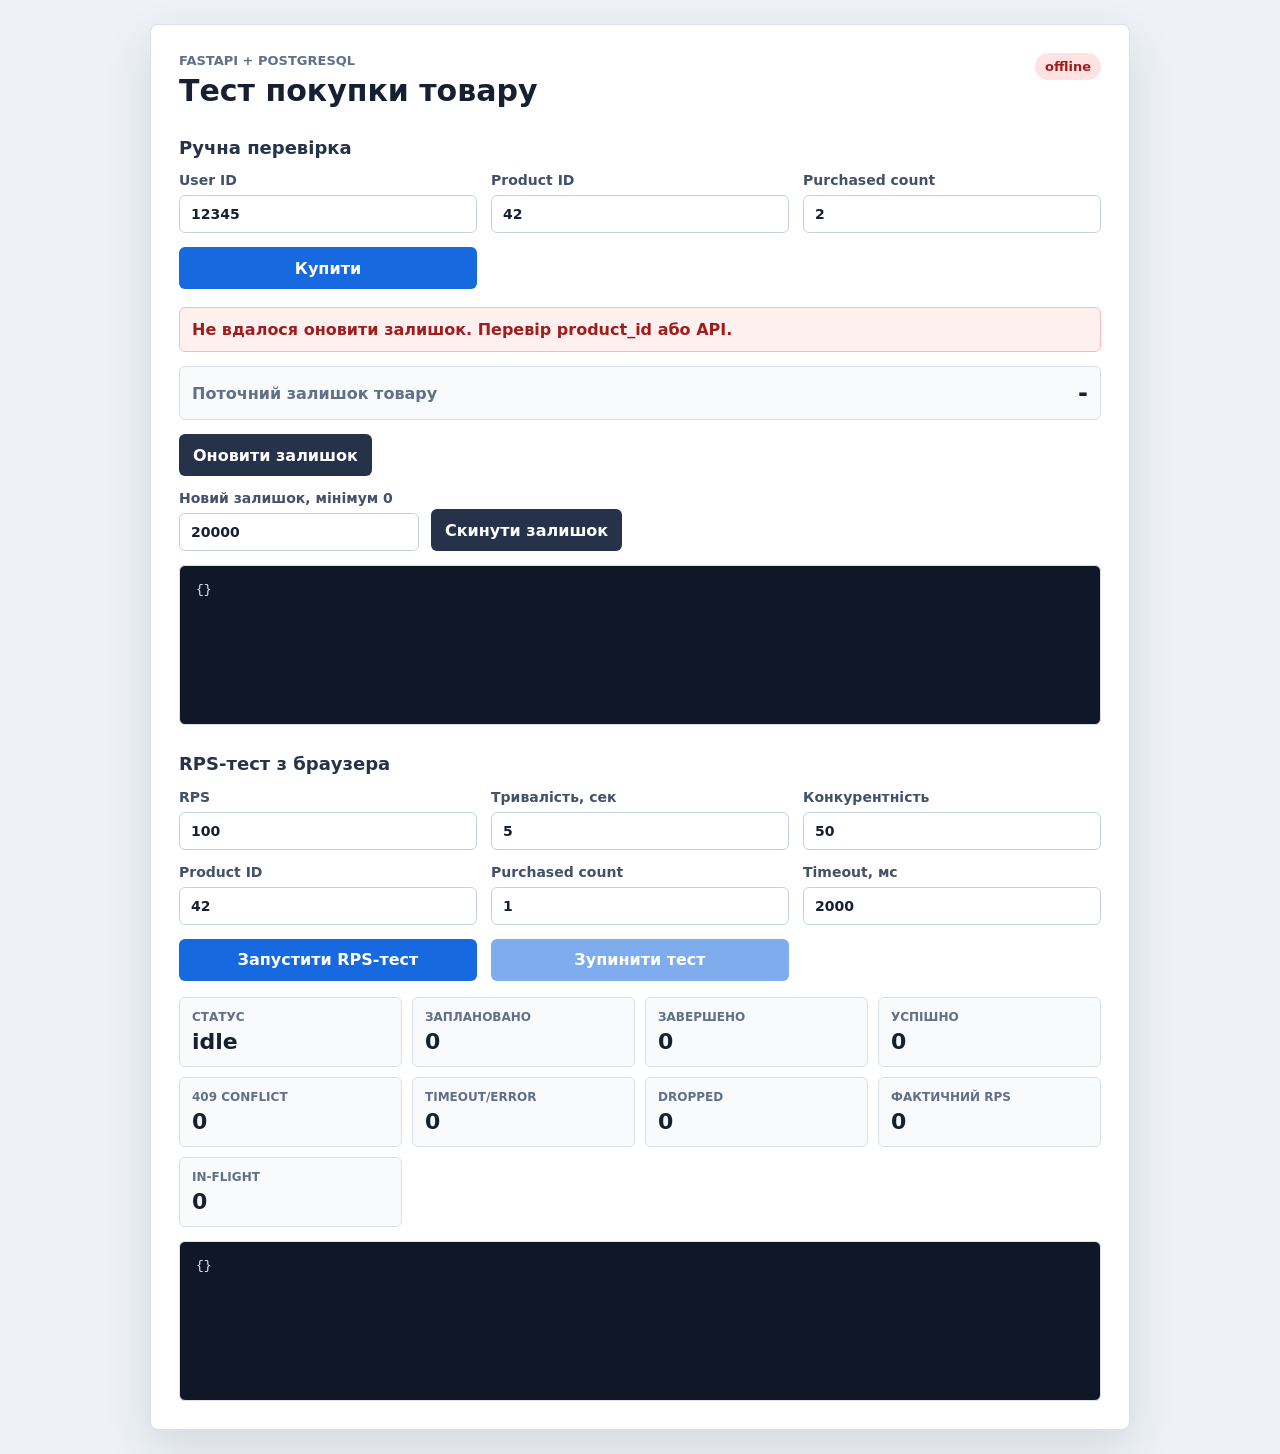
==== frontend/index.html @ 2205b48c "first commit" ====
<!doctype html>
<html lang="uk">
  <head>
    <meta charset="utf-8" />
    <meta name="viewport" content="width=device-width, initial-scale=1" />
    <title>Store Load API</title>
    <link rel="stylesheet" href="/frontend/styles.css?v=3" />
  </head>
  <body>
    <main class="shell">
      <section class="panel">
        <div class="header">
          <div>
            <p class="eyebrow">FastAPI + PostgreSQL</p>
            <h1>Тест покупки товару</h1>
          </div>
          <span id="apiStatus" class="status">checking</span>
        </div>

        <h2>Ручна перевірка</h2>
        <form id="purchaseForm" class="grid">
          <label>
            User ID
            <input name="user_id" type="number" min="1" value="12345" required />
          </label>
          <label>
            Product ID
            <input name="product_id" type="number" min="1" value="42" required />
          </label>
          <label>
            Purchased count
            <input name="purchased_count" type="number" min="1" value="2" required />
          </label>
          <button type="submit">Купити</button>
        </form>

        <div class="actions">
          <div id="message" class="message">Готово до перевірки.</div>
          <div class="stock-line">
            <span>Поточний залишок товару</span>
            <strong id="currentStock">-</strong>
          </div>
          <button id="refreshStock" type="button">Оновити залишок</button>
          <div class="reset-row">
            <label>
              Новий залишок, мінімум 0
              <input id="resetStockValue" type="number" min="0" value="20000" />
            </label>
            <button id="resetStock" type="button">Скинути залишок</button>
          </div>
          <pre id="output">{}</pre>
        </div>

        <h2>RPS-тест з браузера</h2>
        <div id="loadTestForm" class="grid load-grid">
          <label>
            RPS
            <input id="rpsInput" type="number" min="1" max="2000" value="100" required />
          </label>
          <label>
            Тривалість, сек
            <input id="durationInput" type="number" min="1" max="60" value="5" required />
          </label>
          <label>
            Конкурентність
            <input id="concurrencyInput" type="number" min="1" max="500" value="50" required />
          </label>
          <label>
            Product ID
            <input id="loadProductIdInput" type="number" min="1" value="42" required />
          </label>
          <label>
            Purchased count
            <input id="loadPurchasedCountInput" type="number" min="1" value="1" required />
          </label>
          <label>
            Timeout, мс
            <input id="timeoutInput" type="number" min="100" max="10000" value="2000" required />
          </label>
          <button id="startLoadTest" type="button">Запустити RPS-тест</button>
          <button id="stopLoadTest" type="button" disabled>Зупинити тест</button>
        </div>

        <div class="metrics">
          <div>
            <span>Статус</span>
            <strong id="loadStatus">idle</strong>
          </div>
          <div>
            <span>Заплановано</span>
            <strong id="scheduledCount">0</strong>
          </div>
          <div>
            <span>Завершено</span>
            <strong id="completedCount">0</strong>
          </div>
          <div>
            <span>Успішно</span>
            <strong id="successCount">0</strong>
          </div>
          <div>
            <span>409 Conflict</span>
            <strong id="conflictCount">0</strong>
          </div>
          <div>
            <span>Timeout/Error</span>
            <strong id="errorCount">0</strong>
          </div>
          <div>
            <span>Dropped</span>
            <strong id="droppedCount">0</strong>
          </div>
          <div>
            <span>Фактичний RPS</span>
            <strong id="actualRps">0</strong>
          </div>
          <div>
            <span>In-flight</span>
            <strong id="inFlightCount">0</strong>
          </div>
        </div>
        <pre id="loadOutput">{}</pre>
      </section>
    </main>

    <script src="/frontend/script.js?v=4"></script>
  </body>
</html>
---- frontend/styles.css ----
:root {
  color-scheme: light;
  font-family: Inter, ui-sans-serif, system-ui, -apple-system, BlinkMacSystemFont, "Segoe UI", sans-serif;
  background: #eef2f7;
  color: #172033;
}

* {
  box-sizing: border-box;
}

body {
  margin: 0;
  min-height: 100vh;
}

.shell {
  display: grid;
  min-height: 100vh;
  place-items: center;
  padding: 24px;
}

.panel {
  width: min(980px, 100%);
  background: #ffffff;
  border: 1px solid #d9e0ea;
  border-radius: 8px;
  box-shadow: 0 18px 48px rgb(23 32 51 / 12%);
  padding: 28px;
}

.header {
  display: flex;
  align-items: start;
  justify-content: space-between;
  gap: 16px;
  margin-bottom: 24px;
}

.eyebrow {
  margin: 0 0 6px;
  color: #607089;
  font-size: 13px;
  font-weight: 700;
  text-transform: uppercase;
}

h1 {
  margin: 0;
  font-size: 30px;
  line-height: 1.15;
}

h2 {
  margin: 28px 0 14px;
  color: #25324a;
  font-size: 18px;
  line-height: 1.2;
}

.status {
  border-radius: 999px;
  padding: 6px 10px;
  background: #f2c94c;
  color: #2f2a12;
  font-size: 13px;
  font-weight: 700;
}

.status.ok {
  background: #d9f7e8;
  color: #11613a;
}

.status.error {
  background: #ffe3e3;
  color: #9f1d1d;
}

.grid {
  display: grid;
  grid-template-columns: repeat(3, minmax(0, 1fr));
  gap: 14px;
}

.load-grid {
  grid-template-columns: repeat(3, minmax(0, 1fr));
}

label {
  display: grid;
  gap: 7px;
  color: #43516a;
  font-size: 14px;
  font-weight: 700;
}

input {
  width: 100%;
  border: 1px solid #c6d0dd;
  border-radius: 6px;
  color: #172033;
  font: inherit;
  padding: 10px 11px;
}

button {
  min-height: 42px;
  border: 0;
  border-radius: 6px;
  background: #1769e0;
  color: #ffffff;
  cursor: pointer;
  font: inherit;
  font-weight: 800;
  padding: 10px 14px;
}

button:hover {
  background: #1257bb;
}

button:disabled {
  cursor: not-allowed;
  opacity: 0.55;
}

.grid button {
  align-self: end;
}

.actions {
  display: grid;
  gap: 14px;
  margin-top: 18px;
}

.message {
  border: 1px solid #c6d0dd;
  border-radius: 6px;
  background: #f8fafc;
  color: #25324a;
  font-weight: 700;
  padding: 12px;
}

.message.ok {
  border-color: #9ee2bd;
  background: #eafaf1;
  color: #11613a;
}

.message.error {
  border-color: #ffb8b8;
  background: #fff0f0;
  color: #9f1d1d;
}

.stock-line {
  display: flex;
  align-items: center;
  justify-content: space-between;
  gap: 12px;
  border: 1px solid #d9e0ea;
  border-radius: 6px;
  background: #f8fafc;
  padding: 12px;
}

.stock-line span {
  color: #607089;
  font-weight: 800;
}

.stock-line strong {
  color: #172033;
  font-size: 24px;
}

.actions > button,
.reset-row button {
  justify-self: start;
  background: #25324a;
}

.reset-row {
  display: grid;
  grid-template-columns: minmax(180px, 240px) auto;
  align-items: end;
  gap: 12px;
}

pre {
  min-height: 160px;
  overflow: auto;
  border: 1px solid #d9e0ea;
  border-radius: 6px;
  background: #101828;
  color: #e7edf8;
  margin: 0;
  padding: 16px;
  white-space: pre-wrap;
}

.metrics {
  display: grid;
  grid-template-columns: repeat(4, minmax(0, 1fr));
  gap: 10px;
  margin: 16px 0 14px;
}

.metrics div {
  border: 1px solid #d9e0ea;
  border-radius: 6px;
  background: #f8fafc;
  padding: 12px;
}

.metrics span {
  display: block;
  margin-bottom: 5px;
  color: #607089;
  font-size: 12px;
  font-weight: 700;
  text-transform: uppercase;
}

.metrics strong {
  color: #172033;
  font-size: 22px;
}

@media (max-width: 720px) {
  .panel {
    padding: 20px;
  }

  .header,
  .grid,
  .reset-row,
  .metrics {
    grid-template-columns: 1fr;
  }

  .header {
    display: grid;
  }
}
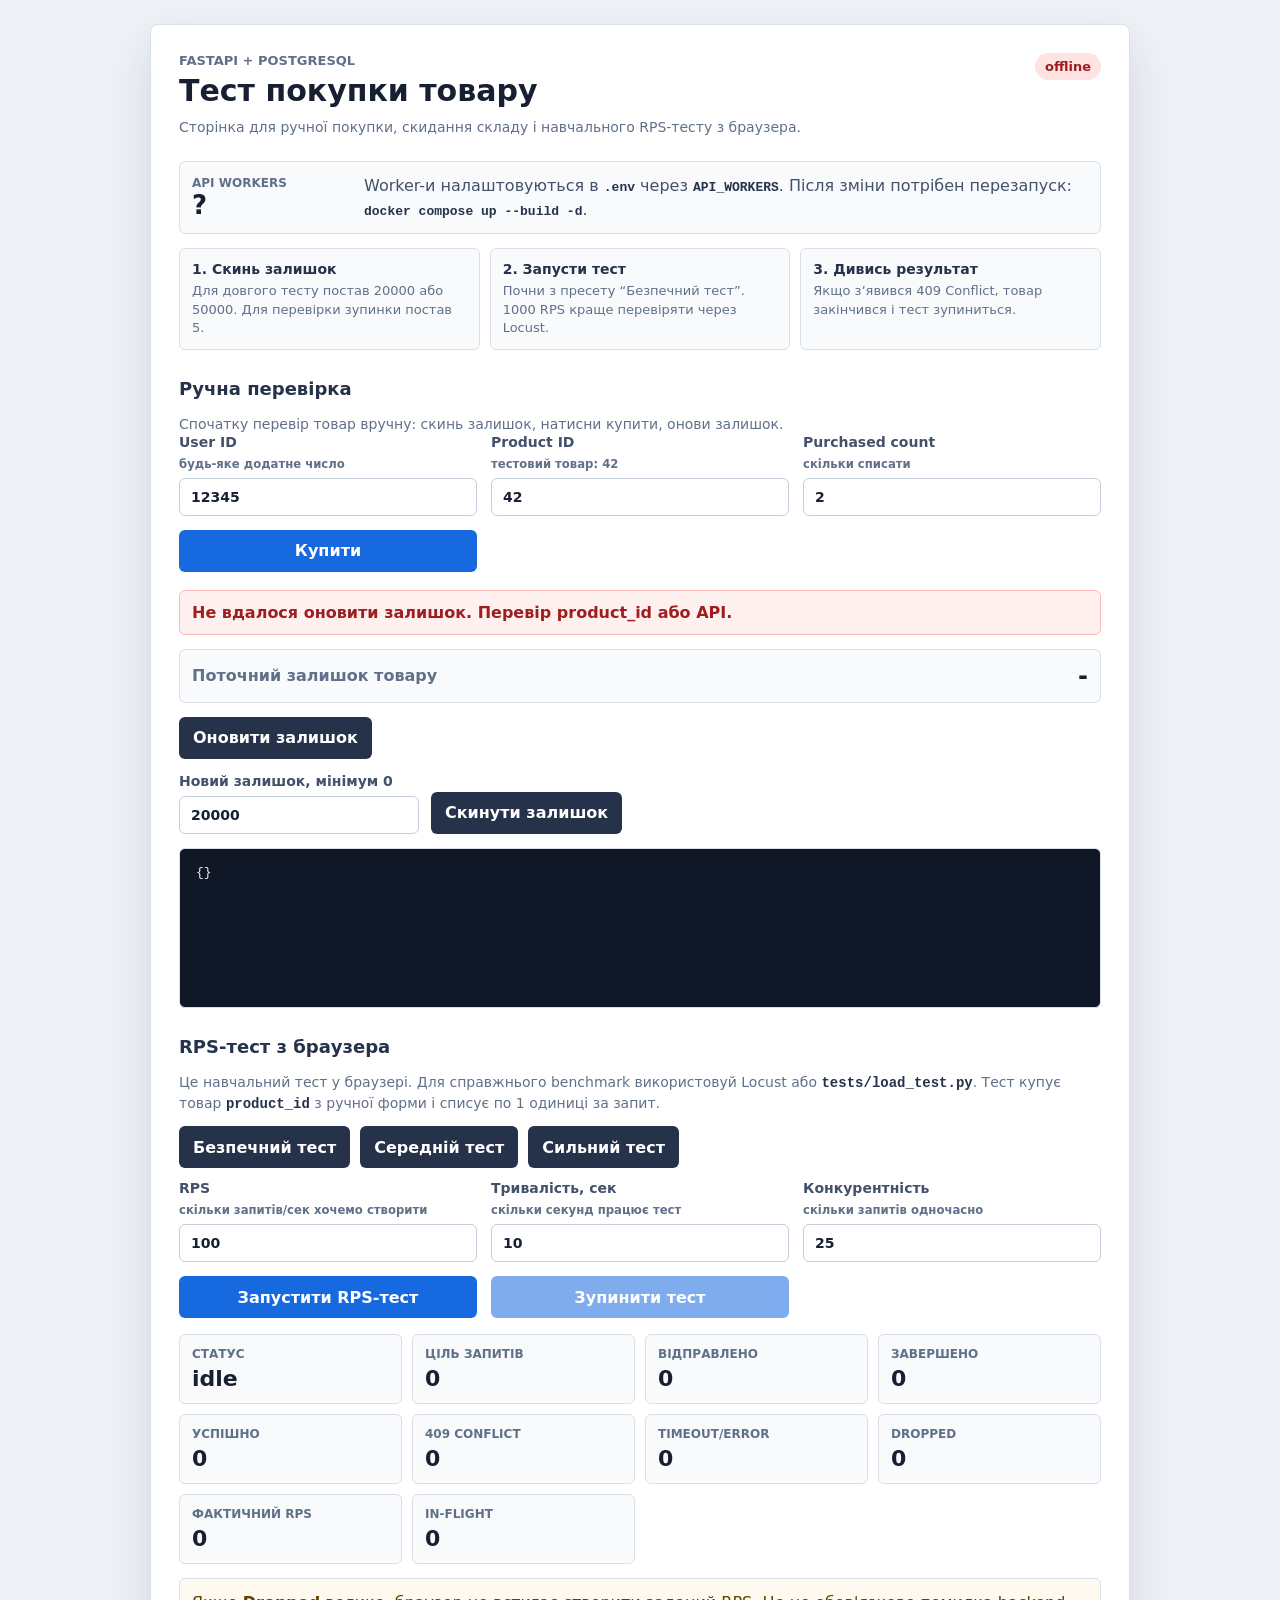
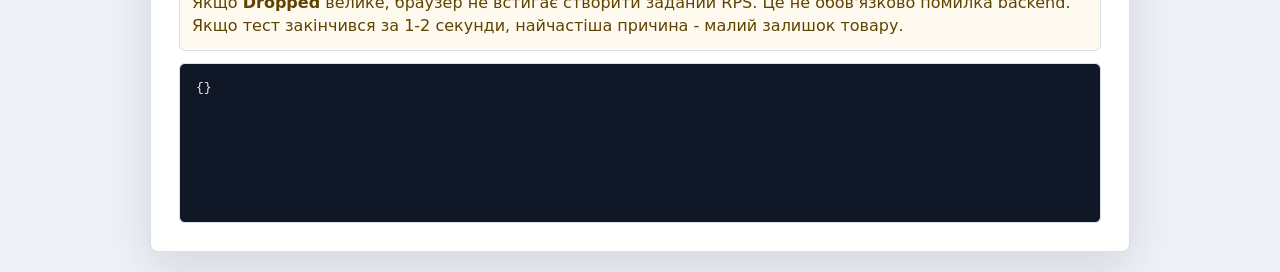
==== commit a5079760: "+ngnx third version" ====
--- a/frontend/index.html
+++ b/frontend/index.html
@@ -4,7 +4,7 @@
     <meta charset="utf-8" />
     <meta name="viewport" content="width=device-width, initial-scale=1" />
     <title>Store Load API</title>
-    <link rel="stylesheet" href="/frontend/styles.css?v=3" />
+    <link rel="stylesheet" href="/frontend/styles.css?v=6" />
   </head>
   <body>
     <main class="shell">
@@ -13,22 +13,50 @@
           <div>
             <p class="eyebrow">FastAPI + PostgreSQL</p>
             <h1>Тест покупки товару</h1>
+            <p class="subtitle">Сторінка для ручної покупки, скидання складу і навчального RPS-тесту з браузера.</p>
           </div>
           <span id="apiStatus" class="status">checking</span>
         </div>
 
+        <div class="runtime">
+          <div>
+            <span>API workers</span>
+            <strong id="apiWorkers">-</strong>
+          </div>
+          <p>
+            Worker-и налаштовуються в <code>.env</code> через <code>API_WORKERS</code>.
+            Після зміни потрібен перезапуск: <code>docker compose up --build -d</code>.
+          </p>
+        </div>
+
+        <div class="guide">
+          <div>
+            <strong>1. Скинь залишок</strong>
+            <span>Для довгого тесту постав 20000 або 50000. Для перевірки зупинки постав 5.</span>
+          </div>
+          <div>
+            <strong>2. Запусти тест</strong>
+            <span>Почни з пресету “Безпечний тест”. 1000 RPS краще перевіряти через Locust.</span>
+          </div>
+          <div>
+            <strong>3. Дивись результат</strong>
+            <span>Якщо зʼявився 409 Conflict, товар закінчився і тест зупиниться.</span>
+          </div>
+        </div>
+
         <h2>Ручна перевірка</h2>
+        <p class="hint">Спочатку перевір товар вручну: скинь залишок, натисни купити, онови залишок.</p>
         <form id="purchaseForm" class="grid">
           <label>
-            User ID
+            User ID <small>будь-яке додатне число</small>
             <input name="user_id" type="number" min="1" value="12345" required />
           </label>
           <label>
-            Product ID
+            Product ID <small>тестовий товар: 42</small>
             <input name="product_id" type="number" min="1" value="42" required />
           </label>
           <label>
-            Purchased count
+            Purchased count <small>скільки списати</small>
             <input name="purchased_count" type="number" min="1" value="2" required />
           </label>
           <button type="submit">Купити</button>
@@ -52,30 +80,27 @@
         </div>
 
         <h2>RPS-тест з браузера</h2>
+        <p class="hint">
+          Це навчальний тест у браузері. Для справжнього benchmark використовуй Locust або <code>tests/load_test.py</code>.
+          Тест купує товар <code>product_id</code> з ручної форми і списує по 1 одиниці за запит.
+        </p>
+        <div class="preset-row">
+          <button id="safePreset" type="button">Безпечний тест</button>
+          <button id="mediumPreset" type="button">Середній тест</button>
+          <button id="hardPreset" type="button">Сильний тест</button>
+        </div>
         <div id="loadTestForm" class="grid load-grid">
           <label>
-            RPS
+            RPS <small>скільки запитів/сек хочемо створити</small>
             <input id="rpsInput" type="number" min="1" max="2000" value="100" required />
           </label>
           <label>
-            Тривалість, сек
-            <input id="durationInput" type="number" min="1" max="60" value="5" required />
+            Тривалість, сек <small>скільки секунд працює тест</small>
+            <input id="durationInput" type="number" min="1" max="60" value="10" required />
           </label>
           <label>
-            Конкурентність
-            <input id="concurrencyInput" type="number" min="1" max="500" value="50" required />
-          </label>
-          <label>
-            Product ID
-            <input id="loadProductIdInput" type="number" min="1" value="42" required />
-          </label>
-          <label>
-            Purchased count
-            <input id="loadPurchasedCountInput" type="number" min="1" value="1" required />
-          </label>
-          <label>
-            Timeout, мс
-            <input id="timeoutInput" type="number" min="100" max="10000" value="2000" required />
+            Конкурентність <small>скільки запитів одночасно</small>
+            <input id="concurrencyInput" type="number" min="1" max="500" value="25" required />
           </label>
           <button id="startLoadTest" type="button">Запустити RPS-тест</button>
           <button id="stopLoadTest" type="button" disabled>Зупинити тест</button>
@@ -87,7 +112,11 @@
             <strong id="loadStatus">idle</strong>
           </div>
           <div>
-            <span>Заплановано</span>
+            <span>Ціль запитів</span>
+            <strong id="targetCount">0</strong>
+          </div>
+          <div>
+            <span>Відправлено</span>
             <strong id="scheduledCount">0</strong>
           </div>
           <div>
@@ -119,10 +148,14 @@
             <strong id="inFlightCount">0</strong>
           </div>
         </div>
+        <div id="loadExplanation" class="explanation">
+          Якщо <strong>Dropped</strong> велике, браузер не встигає створити заданий RPS. Це не обов'язково помилка backend.
+          Якщо тест закінчився за 1-2 секунди, найчастіша причина - малий залишок товару.
+        </div>
         <pre id="loadOutput">{}</pre>
       </section>
     </main>
 
-    <script src="/frontend/script.js?v=4"></script>
+    <script src="/frontend/script.js?v=7"></script>
   </body>
 </html>
--- a/frontend/styles.css
+++ b/frontend/styles.css
@@ -52,11 +52,24 @@
   line-height: 1.15;
 }
 
+.subtitle,
+.hint {
+  color: #607089;
+  font-size: 14px;
+  line-height: 1.45;
+  margin: 8px 0 0;
+}
+
 h2 {
   margin: 28px 0 14px;
   color: #25324a;
   font-size: 18px;
   line-height: 1.2;
+}
+
+code {
+  color: #25324a;
+  font-weight: 800;
 }
 
 .status {
@@ -88,12 +101,78 @@
   grid-template-columns: repeat(3, minmax(0, 1fr));
 }
 
+.runtime {
+  display: grid;
+  grid-template-columns: 160px 1fr;
+  gap: 12px;
+  align-items: center;
+  border: 1px solid #d9e0ea;
+  border-radius: 6px;
+  background: #f8fafc;
+  padding: 12px;
+}
+
+.runtime span {
+  display: block;
+  color: #607089;
+  font-size: 12px;
+  font-weight: 800;
+  text-transform: uppercase;
+}
+
+.runtime strong {
+  color: #172033;
+  font-size: 26px;
+}
+
+.runtime p {
+  margin: 0;
+  color: #43516a;
+  line-height: 1.45;
+}
+
+.guide {
+  display: grid;
+  grid-template-columns: repeat(3, minmax(0, 1fr));
+  gap: 10px;
+  margin-top: 14px;
+}
+
+.guide div {
+  border: 1px solid #d9e0ea;
+  border-radius: 6px;
+  background: #f8fafc;
+  padding: 12px;
+}
+
+.guide strong,
+.guide span {
+  display: block;
+}
+
+.guide strong {
+  color: #25324a;
+  font-size: 14px;
+}
+
+.guide span {
+  color: #607089;
+  font-size: 13px;
+  line-height: 1.4;
+  margin-top: 5px;
+}
+
 label {
   display: grid;
   gap: 7px;
   color: #43516a;
   font-size: 14px;
   font-weight: 700;
+}
+
+label small {
+  color: #607089;
+  font-weight: 600;
 }
 
 input {
@@ -191,6 +270,17 @@
   gap: 12px;
 }
 
+.preset-row {
+  display: flex;
+  flex-wrap: wrap;
+  gap: 10px;
+  margin: 12px 0;
+}
+
+.preset-row button {
+  background: #25324a;
+}
+
 pre {
   min-height: 160px;
   overflow: auto;
@@ -203,6 +293,16 @@
   white-space: pre-wrap;
 }
 
+.explanation {
+  border: 1px solid #d9e0ea;
+  border-radius: 6px;
+  background: #fffaf0;
+  color: #5f4300;
+  line-height: 1.45;
+  margin-bottom: 12px;
+  padding: 12px;
+}
+
 .metrics {
   display: grid;
   grid-template-columns: repeat(4, minmax(0, 1fr));
@@ -238,8 +338,10 @@
 
   .header,
   .grid,
+  .runtime,
   .reset-row,
-  .metrics {
+  .metrics,
+  .guide {
     grid-template-columns: 1fr;
   }
 
